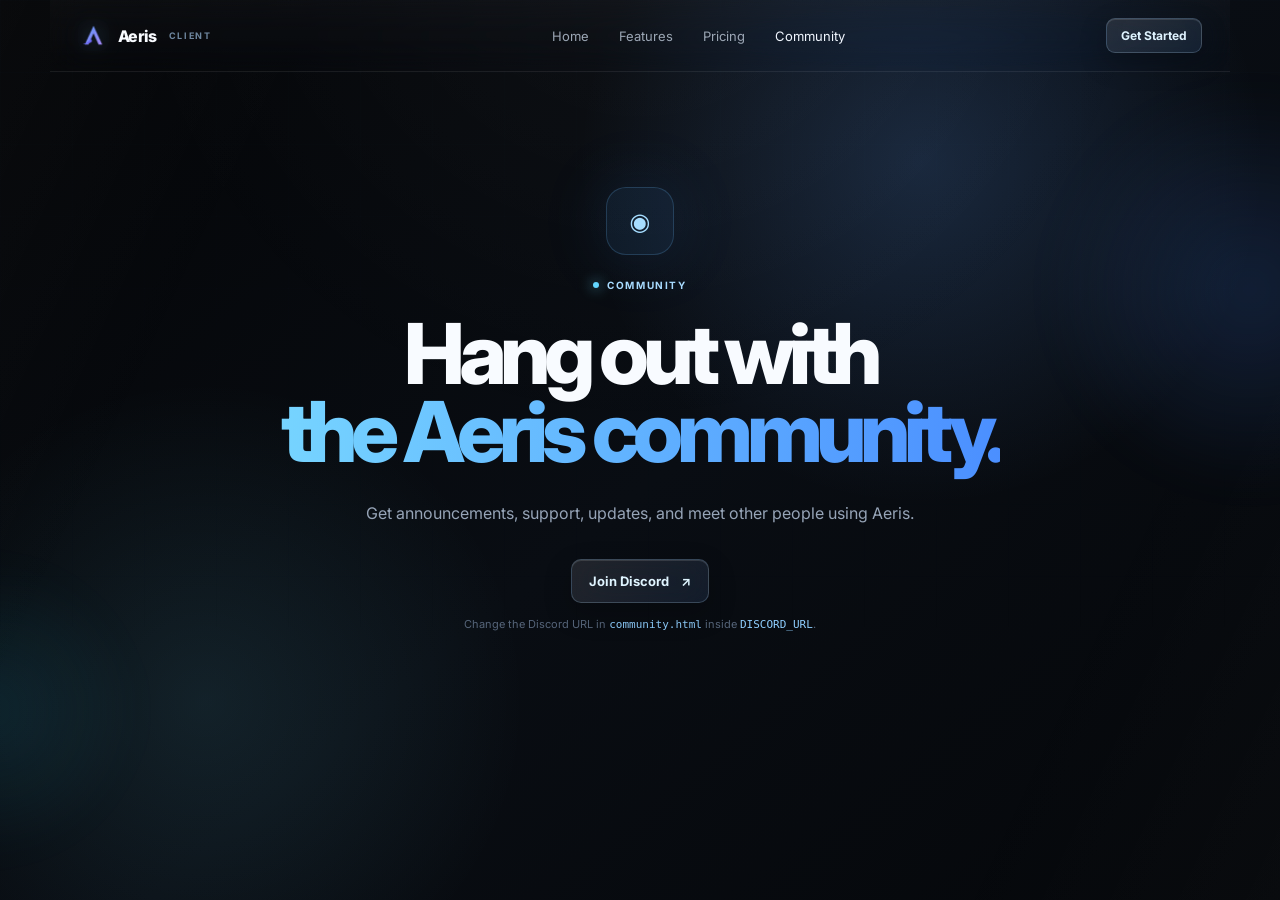
==== community.html @ 955ecbb4 "Add files via upload" ====
<!doctype html>
<html lang="en">
<head>
  <meta charset="utf-8" />
  <meta name="viewport" content="width=device-width, initial-scale=1" />
  <title>Community — Aeris Client</title>
  <link rel="preconnect" href="https://fonts.googleapis.com">
  <link rel="preconnect" href="https://fonts.gstatic.com" crossorigin>
  <link href="https://fonts.googleapis.com/css2?family=Inter:wght@400;500;600;700;800&display=swap" rel="stylesheet">
  <link rel="stylesheet" href="style.css" />
  <link rel="icon" type="image/png" href="logo.png">
</head>
<body>
  <div class="ambient ambient-a"></div><div class="ambient ambient-b"></div><div class="grid"></div>
  <header class="nav">
    <a class="brand" href="index.html"><span class="brand-icon"><img src="logo.png" alt="Aeris logo"></span><span>Aeris</span><span class="brand-tag">CLIENT</span></a>
    <nav class="nav-links" aria-label="Primary">
      <a href="index.html">Home</a><a href="features.html">Features</a><a href="pricing.html">Pricing</a><a href="community.html" class="active">Community</a>
    </nav>
    <a class="nav-button" href="pricing.html">Get Started</a>
  </header>
  <main class="community-page">
    <div class="community-icon">◉</div>
    <span class="pill"><span></span> COMMUNITY</span>
    <h1>Hang out with<br><em>the Aeris community.</em></h1>
    <p class="lead">Get announcements, support, updates, and meet other people using Aeris.</p>
    <a id="discord-button" class="button button-primary" href="#">Join Discord <span>↗</span></a>
    <p class="fine-print">Change the Discord URL in <code>community.html</code> inside <code>DISCORD_URL</code>.</p>
  </main>
  <script>
    // Change this URL to your Discord invite.
    const DISCORD_URL = 'https://discord.gg/YOUR-INVITE';
    const discordButton = document.getElementById('discord-button');
    discordButton.href = DISCORD_URL;
    discordButton.target = '_blank';
    discordButton.rel = 'noopener noreferrer';
  </script>
</body>
</html>
---- style.css ----
*{box-sizing:border-box}
:root{
  --bg:#06090e;
  --panel:#0d141e;
  --panel-2:#101923;
  --text:#f4f8ff;
  --muted:#92a0b3;
  --muted2:#5e6b7d;
  --blue:#71c5ff;
  --blue2:#3e91ff;
  --cyan:#59e2ff;
  --line:rgba(126,175,220,.15);
}
html{scroll-behavior:smooth}
body{
  margin:0;
  min-height:100vh;
  overflow-x:hidden;
  background:
    radial-gradient(circle at 72% 34%, rgba(47,140,255,.12), transparent 28%),
    linear-gradient(145deg,#05070a 0%,#07101a 58%,#06090e 100%);
  color:var(--text);
  font-family:Inter,system-ui,-apple-system,BlinkMacSystemFont,"Segoe UI",sans-serif;
}
a{color:inherit;text-decoration:none}
.ambient{position:fixed;pointer-events:none;filter:blur(20px);z-index:0}
.ambient-a{width:420px;height:420px;right:-180px;top:80px;background:radial-gradient(circle,rgba(72,137,255,.17),transparent 68%)}
.ambient-b{width:300px;height:300px;left:-160px;bottom:40px;background:radial-gradient(circle,rgba(41,215,255,.1),transparent 70%)}
.grid{
  position:fixed;inset:0;z-index:0;pointer-events:none;opacity:.2;
  background-image:
    linear-gradient(rgba(112,159,205,.08) 1px,transparent 1px),
    linear-gradient(90deg,rgba(112,159,205,.08) 1px,transparent 1px);
  background-size:72px 72px;
  mask-image:linear-gradient(to bottom,black 0%,transparent 90%);
}
.nav{
  position:relative;z-index:5;
  max-width:1180px;margin:0 auto;padding:18px 28px;
  display:flex;align-items:center;justify-content:space-between;
}
.brand{display:flex;align-items:center;gap:9px;font-weight:800;letter-spacing:-.04em}
.brand-icon{width:31px;height:31px;color:#8fd5ff}
.brand-icon svg{width:100%;height:100%}
.brand-tag{font-size:9px;letter-spacing:.18em;font-weight:700;color:#6f87a0;margin-left:3px}
.nav-links{display:flex;gap:30px;align-items:center;margin-left:80px}
.nav-links a{font-size:13px;color:#7f8b9d;transition:.2s}
.nav-links a:hover,.nav-links .active{color:#eaf5ff}
.nav-button{
  font-size:12px;font-weight:700;color:#dff3ff;
  padding:9px 14px;border:1px solid rgba(100,170,233,.25);
  background:rgba(51,116,188,.13);border-radius:9px;
  transition:.2s;
}
.nav-button:hover{background:rgba(51,116,188,.22);transform:translateY(-1px)}

.landing{position:relative;z-index:2;max-width:1180px;margin:0 auto;padding:40px 28px 60px}
.hero{
  min-height:640px;
  display:grid;grid-template-columns:.88fr 1.12fr;
  align-items:center;gap:30px;
}
.hero-copy{padding:55px 0 55px}
.pill{
  display:inline-flex;align-items:center;gap:8px;
  font-size:10px;letter-spacing:.16em;font-weight:700;color:#70bdf4;
  margin-bottom:24px;
}
.pill span{width:6px;height:6px;border-radius:50%;background:#64d6ff;box-shadow:0 0 13px #64d6ff}
h1{
  margin:0;
  font-size:clamp(55px,7vw,91px);
  line-height:.93;
  letter-spacing:-.075em;
  font-weight:800;
}
h1 em{font-style:normal;color:transparent;background:linear-gradient(90deg,#76d4ff,#4b8fff);background-clip:text;-webkit-background-clip:text}
.lead{max-width:550px;margin:29px 0 0;color:#96a4b7;font-size:16px;line-height:1.72}
.hero-actions{display:flex;align-items:center;gap:17px;margin-top:32px}
.button{display:inline-flex;align-items:center;gap:12px;min-height:44px;border-radius:10px;font-size:13px;font-weight:700;transition:.22s}
.button-primary{
  padding:0 17px;border:1px solid rgba(107,191,255,.32);
  background:linear-gradient(135deg,rgba(76,151,255,.3),rgba(61,195,255,.13));
  color:#dff4ff;box-shadow:0 14px 40px rgba(37,120,226,.11);
}
.button-primary:hover{transform:translateY(-2px);border-color:rgba(118,202,255,.55)}
.button-text{color:#a7b4c5}
.button-text:hover{color:#e2f3ff}
.mini-note{margin-top:21px;color:#5e6c7e;font-size:11px}
.mini-dot{display:inline-block;width:6px;height:6px;border-radius:50%;background:#64d6ad;margin-right:7px;box-shadow:0 0 9px rgba(100,214,173,.65)}

.visual{
  position:relative;min-height:570px;display:grid;place-items:center;
  perspective:1200px;
}

.halo{
  position:absolute;width:470px;height:470px;border-radius:50%;
  --gx: 0px;
  --gy: 0px;

  background:radial-gradient(circle,rgba(69,145,255,.14),rgba(48,175,255,.045) 40%,transparent 69%);
  filter:blur(10px);
  transform:translate3d(var(--gx),var(--gy),0);
  transition:transform .15s ease-out;
}
.dashboard{
  position:relative;width:min(590px,100%);min-height:390px;
  --rx: 2deg;
  --ry: -4deg;
  --mx: 0px;
  --my: 0px;

  border:1px solid rgba(133,184,229,.18);border-radius:18px;
  background:linear-gradient(145deg,rgba(16,25,36,.93),rgba(8,14,22,.96));
  box-shadow:0 35px 100px rgba(0,0,0,.48),0 0 70px rgba(55,151,255,.08);
  transform:
    translate3d(var(--mx),var(--my),0)
    rotateX(var(--rx))
    rotateY(var(--ry));
  transform-style:preserve-3d;
  will-change:transform;
  transition:transform .16s ease-out, box-shadow .2s ease;

}
.dash-top{
  height:58px;padding:0 18px;border-bottom:1px solid var(--line);
  display:flex;align-items:center;justify-content:space-between;
}
.dash-brand{display:flex;align-items:center;gap:8px;font-size:12px;font-weight:700}
.mini-logo{
  width:25px;height:25px;display:grid;place-items:center;border-radius:8px;
  color:#cfeeff;background:linear-gradient(135deg,#3c8bff,#5edbff);
  font-size:12px;font-weight:800;
}
.dash-status{font-size:10px;color:#7d91a8;display:flex;align-items:center;gap:6px}
.dash-status i{width:6px;height:6px;border-radius:50%;background:#61d8ae;box-shadow:0 0 8px rgba(97,216,174,.6)}
.dash-body{display:grid;grid-template-columns:138px 1fr;min-height:332px}
.side{padding:18px 12px;border-right:1px solid var(--line)}
.side-item{display:flex;align-items:center;gap:10px;color:#657589;font-size:11px;padding:11px 10px;border-radius:8px;margin-bottom:4px}
.side-item.selected{color:#d9edff;background:rgba(72,151,238,.12);border:1px solid rgba(91,166,239,.1)}
.panel{padding:22px}
.panel-heading{display:flex;align-items:flex-start;justify-content:space-between}
.panel-heading small,.task-kicker{font-size:9px;letter-spacing:.14em;color:#637286;font-weight:700}
.panel-heading h2{margin:6px 0 0;font-size:22px;letter-spacing:-.04em}
.live{font-size:9px;letter-spacing:.12em;color:#69d9b2;padding:6px 8px;border:1px solid rgba(81,213,171,.16);border-radius:7px;background:rgba(71,209,168,.07)}
.metric-row{display:grid;grid-template-columns:1fr 1fr;gap:10px;margin-top:22px}
.metric{padding:15px;border:1px solid var(--line);border-radius:10px;background:rgba(255,255,255,.015)}
.metric span{display:block;color:#627084;font-size:9px}
.metric strong{display:block;margin-top:5px;font-size:12px}
.chart{margin-top:12px;padding:16px;border:1px solid var(--line);border-radius:10px}
.chart-label{display:flex;justify-content:space-between;align-items:center;color:#7c8ca0;font-size:9px}
.chart-label strong{color:#bfe5ff;font-size:11px}
.bars{height:80px;display:flex;align-items:end;gap:7px;margin-top:13px}
.bars i{display:block;flex:1;min-width:7px;border-radius:3px 3px 1px 1px;background:linear-gradient(to top,#3179db,#65d6ff);opacity:.9}
.task{
  margin-top:12px;padding:14px;border:1px solid rgba(105,183,249,.12);
  border-radius:10px;background:linear-gradient(90deg,rgba(68,140,230,.08),rgba(54,213,255,.035));
  display:flex;align-items:center;justify-content:space-between
}
.task strong{display:block;margin-top:4px;font-size:11px}
.task-progress{color:#80d4ff;font-size:13px;font-weight:700}
.float-card{
  position:absolute;display:flex;
  --fx: 0px;
  --fy: 0px;
align-items:center;gap:10px;
  padding:12px 13px;border-radius:12px;border:1px solid rgba(131,185,229,.16);
  background:rgba(10,17,26,.88);box-shadow:0 18px 50px rgba(0,0,0,.35);
  backdrop-filter:blur(12px);
  transform:translate3d(var(--fx),var(--fy),0);
  transition:transform .18s ease-out, border-color .2s ease;
}
.float-card small{display:block;color:#697b91;font-size:9px}
.float-card strong{display:block;margin-top:3px;font-size:10px}
.float-icon{width:28px;height:28px;border-radius:8px;display:grid;place-items:center;color:#8edbff;background:rgba(66,146,232,.11);border:1px solid rgba(91,176,242,.12)}
.float-top{right:-1px;top:74px}
.float-bottom{left:-2px;bottom:77px}

.feature-line{
  border-top:1px solid var(--line);border-bottom:1px solid var(--line);
  display:grid;grid-template-columns:repeat(3,1fr);margin-top:4px;
}
.feature-line article{
  display:flex;gap:15px;padding:24px 18px;
  border-right:1px solid var(--line)
}
.feature-line article:last-child{border-right:0}
.feature-line article>span{color:#5e9dd0;font-size:10px;font-weight:700;padding-top:2px}
.feature-line strong{font-size:12px}
.feature-line p{margin:6px 0 0;color:#647286;font-size:11px;line-height:1.45}

.bottom-links{
  display:flex;justify-content:space-between;align-items:center;
  padding:25px 3px 0;color:#536174;font-size:11px;
}
.bottom-links a{color:#83caff}
.bottom-links a:hover{color:#d8efff}
.toast{
  position:fixed;left:50%;bottom:24px;z-index:10;
  padding:11px 14px;border:1px solid rgba(118,184,232,.18);
  border-radius:9px;background:rgba(7,12,19,.95);color:#d9edff;
  box-shadow:0 18px 50px rgba(0,0,0,.45);
  transform:translate(-50%,16px);opacity:0;pointer-events:none;transition:.2s
}
.toast.show{opacity:1;transform:translate(-50%,0)}

@media(max-width:940px){
  .nav-links{margin-left:0;gap:18px}
  .hero{grid-template-columns:1fr;padding-top:20px}
  .hero-copy{padding:45px 0 10px;text-align:center}
  .lead{margin-left:auto;margin-right:auto}
  .hero-actions,.mini-note{justify-content:center}
  .visual{min-height:500px}
}
@media(max-width:700px){
  .nav{padding:15px 18px}
  .nav-links{display:none}
  .landing{padding:10px 18px 35px}
  .hero{min-height:auto}
  h1{font-size:56px}
  .hero-actions{flex-direction:column;gap:8px}
  .feature-line{grid-template-columns:1fr}
  .feature-line article{border-right:0;border-bottom:1px solid var(--line)}
  .feature-line article:last-child{border-bottom:0}
  .bottom-links{flex-direction:column;align-items:flex-start;gap:8px}
  .dashboard{transform:none !important}
  .float-card{display:none}
  .side{display:none}
  .dash-body{grid-template-columns:1fr}
}

/* Subpages */
.subpage{
  position:relative;z-index:2;max-width:1120px;margin:0 auto;padding:78px 28px 90px;
}
.subpage-head{max-width:760px;margin-bottom:48px}
.subpage-head h1{font-size:clamp(52px,6.5vw,80px)}
.subpage-head .lead{max-width:650px}
.cards{display:grid;grid-template-columns:repeat(3,1fr);gap:14px}
.info-card{
  min-height:210px;padding:26px;border:1px solid var(--line);border-radius:16px;
  background:linear-gradient(145deg,rgba(14,23,34,.84),rgba(8,14,22,.68));
  box-shadow:0 24px 70px rgba(0,0,0,.22);transition:.22s
}
.info-card:hover{transform:translateY(-4px);border-color:rgba(104,179,240,.28)}
.card-number{font-size:10px;color:#66a8da;letter-spacing:.14em;font-weight:700}
.info-card h2{font-size:18px;margin:28px 0 0;letter-spacing:-.035em}
.info-card p{font-size:13px;color:#718095;line-height:1.6;margin:10px 0 0}
.price-page{max-width:980px}
.price-card{
  padding:34px;display:grid;grid-template-columns:1.1fr .9fr auto;gap:30px;align-items:center;
  border:1px solid rgba(111,183,239,.23);border-radius:20px;
  background:radial-gradient(circle at 90% 20%,rgba(68,149,255,.13),transparent 38%),linear-gradient(145deg,rgba(14,26,40,.9),rgba(8,14,22,.78));
  box-shadow:0 30px 90px rgba(0,0,0,.34)
}
.price-label{font-size:10px;letter-spacing:.14em;color:#73b9ec;font-weight:700}
.price{margin-top:12px;font-size:64px;font-weight:800;letter-spacing:-.07em}.price small{font-size:13px;letter-spacing:0;color:#6e8094;font-weight:600}
.price-card p{margin:5px 0 0;color:#67778c;font-size:12px}
.price-features{display:grid;gap:12px;color:#a9bacd;font-size:12px}
.price-button{white-space:nowrap}
.fine-print{color:#56657a;font-size:11px;margin:14px 0 0}
.community-page{position:relative;z-index:2;min-height:calc(100vh - 75px);max-width:900px;margin:0 auto;padding:115px 28px;text-align:center;display:flex;flex-direction:column;align-items:center}
.community-icon{width:68px;height:68px;border-radius:20px;display:grid;place-items:center;margin-bottom:24px;color:#a6ddff;font-size:24px;border:1px solid rgba(107,191,255,.2);background:rgba(67,147,232,.1);box-shadow:0 0 70px rgba(62,145,255,.13)}
.community-page h1{font-size:clamp(50px,7vw,84px)}
.community-page .lead{max-width:620px}
.community-page .button{margin-top:31px}
.community-page code,.fine-print code{font-family:ui-monospace,SFMono-Regular,Menlo,monospace;color:#8fcfff}
@media(max-width:900px){.cards{grid-template-columns:1fr 1fr}.price-card{grid-template-columns:1fr 1fr}.price-button{grid-column:1/-1;justify-self:start}}
@media(max-width:640px){.subpage{padding:55px 18px 70px}.cards{grid-template-columns:1fr}.price-card{grid-template-columns:1fr;padding:26px}.price{font-size:54px}.price-button{grid-column:auto}.community-page{padding:75px 18px}}


/* Interactive dashboard */
.side{display:flex;flex-direction:column}
.side-item{
  width:100%;border:1px solid transparent;background:transparent;color:#657589;
  font:inherit;text-align:left;cursor:pointer;transition:.2s
}
.side-item:hover{color:#d9edff;background:rgba(72,151,238,.07)}
.side-item.selected{color:#d9edff;background:rgba(72,151,238,.12);border-color:rgba(91,166,239,.1)}
.quick-controls{display:grid;grid-template-columns:repeat(3,1fr);gap:8px;margin-top:12px}
.control-toggle{
  min-width:0;padding:11px;border:1px solid var(--line);border-radius:10px;
  background:rgba(255,255,255,.015);color:#7d8ca0;cursor:pointer;text-align:left;
  display:flex;align-items:center;justify-content:space-between;gap:7px;transition:.2s
}
.control-toggle:hover{border-color:rgba(104,179,240,.26)}
.control-toggle span{min-width:0}
.control-toggle b{display:block;color:#b7c5d6;font-size:10px;white-space:nowrap;overflow:hidden;text-overflow:ellipsis}
.control-toggle small{display:block;margin-top:4px;font-size:8px;color:#59687c;white-space:nowrap}
.control-toggle i{
  flex:0 0 auto;width:25px;height:14px;border-radius:99px;
  background:#273343;position:relative;transition:.2s
}
.control-toggle i:after{
  content:"";position:absolute;width:10px;height:10px;left:2px;top:2px;border-radius:50%;
  background:#7a8796;transition:.2s
}
.control-toggle.on{border-color:rgba(100,184,245,.18);background:rgba(55,139,222,.06)}
.control-toggle.on i{background:linear-gradient(90deg,#398dff,#5ed8ff)}
.control-toggle.on i:after{left:13px;background:#effaff}
.panel-footer{
  margin-top:12px;display:flex;align-items:center;justify-content:space-between;gap:10px
}
.panel-footer span{font-size:9px;color:#5e6e82;line-height:1.45}
.small-action{
  border:1px solid rgba(103,181,239,.18);background:rgba(56,131,235,.09);
  color:#8ed4ff;border-radius:7px;padding:7px 9px;font-size:9px;font-weight:700;cursor:pointer
}
.small-action:hover{background:rgba(56,131,235,.16);transform:translateY(-1px)}
@media(max-width:700px){
  .quick-controls{grid-template-columns:1fr}
  .control-toggle{min-height:48px}
}

.expandable{position:relative;cursor:pointer;overflow:hidden}
.card-main{width:100%;border:0;background:transparent;color:inherit;text-align:left;padding:0;cursor:pointer}
.expand{position:absolute;right:22px;top:22px;width:25px;height:25px;border:1px solid var(--line);border-radius:7px;display:grid;place-items:center;color:#83caff;font-size:17px;transition:.2s}
.card-extra{max-height:0;opacity:0;color:#7790a8;font-size:11px;line-height:1.6;transition:.25s ease}
.expandable.open .card-extra{max-height:120px;opacity:1;margin-top:17px}
.expandable.open .expand{transform:rotate(45deg);background:rgba(67,147,232,.1)}


/* Cursor-reactive polish */
.button-primary, .nav-button, .small-action, .control-toggle, .side-item {
  will-change: transform;
}

@media (prefers-reduced-motion: reduce) {
  .dashboard, .halo, .float-card { transition: none !important; }
}

/* =========================================
   AERIS GLASS THEME
   ========================================= */
:root{
  --bg:#05070a;
  --panel:rgba(255,255,255,.055);
  --panel-strong:rgba(255,255,255,.075);
  --glass-line:rgba(255,255,255,.14);
  --glass-line-soft:rgba(255,255,255,.08);
  --glass-highlight:rgba(255,255,255,.10);
  --text:#f8fbff;
  --muted:#a5afbd;
  --muted2:#707b8c;
  --blue:#a7dcff;
  --blue2:#6caeff;
  --cyan:#8ce8ff;
}

body{
  background:
    radial-gradient(circle at 72% 18%, rgba(99,164,255,.18), transparent 29%),
    radial-gradient(circle at 16% 78%, rgba(112,224,255,.10), transparent 25%),
    linear-gradient(140deg,#040507 0%,#090d13 52%,#05070a 100%);
}

body::before{
  content:"";
  position:fixed;
  inset:0;
  pointer-events:none;
  z-index:0;
  background:
    linear-gradient(115deg,rgba(255,255,255,.025),transparent 20%,transparent 80%,rgba(255,255,255,.018)),
    radial-gradient(circle at 50% -10%,rgba(255,255,255,.035),transparent 45%);
}

.nav{
  padding-top:18px;
}

.nav-links a{
  color:#9ca7b5;
}

.nav-links a:hover,
.nav-links .active{
  color:#f1f7ff;
}

.nav-button,
.button-primary,
.small-action{
  border-color:rgba(177,220,255,.22);
  background:linear-gradient(135deg,rgba(255,255,255,.10),rgba(111,175,255,.10));
  box-shadow:
    inset 0 1px 0 rgba(255,255,255,.12),
    0 10px 28px rgba(0,0,0,.22);
  backdrop-filter:blur(18px) saturate(125%);
  -webkit-backdrop-filter:blur(18px) saturate(125%);
}

.nav-button:hover,
.button-primary:hover,
.small-action:hover{
  border-color:rgba(190,227,255,.40);
  background:linear-gradient(135deg,rgba(255,255,255,.15),rgba(111,175,255,.15));
}

.brand-icon,
.brand-mark{
  color:#eef7ff;
  filter:drop-shadow(0 0 12px rgba(137,208,255,.24));
}

.hero{
  position:relative;
}

.hero::after{
  content:"";
  position:absolute;
  width:620px;
  height:420px;
  right:4%;
  top:9%;
  background:radial-gradient(ellipse,rgba(107,166,255,.12),transparent 65%);
  filter:blur(35px);
  pointer-events:none;
  z-index:-1;
}

.pill{
  color:#a8dbff;
}

.dashboard{
  border:1px solid var(--glass-line);
  background:
    linear-gradient(145deg,rgba(255,255,255,.085),rgba(255,255,255,.025)),
    rgba(9,14,21,.57);
  box-shadow:
    inset 0 1px 0 rgba(255,255,255,.10),
    0 35px 100px rgba(0,0,0,.48),
    0 0 85px rgba(77,157,255,.09);
  backdrop-filter:blur(28px) saturate(135%);
  -webkit-backdrop-filter:blur(28px) saturate(135%);
}

.dash-top{
  border-bottom:1px solid var(--glass-line-soft);
  background:rgba(255,255,255,.018);
}

.side{
  border-right:1px solid var(--glass-line-soft);
  background:rgba(255,255,255,.012);
}

.side-item{
  border-color:transparent;
}

.side-item:hover{
  background:rgba(255,255,255,.045);
  color:#edf7ff;
}

.side-item.selected{
  background:linear-gradient(90deg,rgba(255,255,255,.075),rgba(100,163,255,.07));
  border-color:rgba(190,225,255,.13);
  box-shadow:inset 0 1px 0 rgba(255,255,255,.045);
}

.metric,
.chart,
.task,
.control-toggle,
.float-card{
  border-color:var(--glass-line-soft);
  background:
    linear-gradient(145deg,rgba(255,255,255,.045),rgba(255,255,255,.018));
  box-shadow:inset 0 1px 0 rgba(255,255,255,.035);
  backdrop-filter:blur(18px);
  -webkit-backdrop-filter:blur(18px);
}

.metric:hover,
.chart:hover,
.task:hover,
.control-toggle:hover{
  border-color:rgba(188,224,255,.20);
}

.control-toggle.on{
  background:linear-gradient(145deg,rgba(255,255,255,.065),rgba(82,158,255,.055));
  border-color:rgba(179,221,255,.17);
}

.float-card{
  border:1px solid rgba(206,229,255,.15);
  background:linear-gradient(145deg,rgba(255,255,255,.11),rgba(255,255,255,.035));
}

.feature-line{
  border-top-color:var(--glass-line);
  border-bottom-color:var(--glass-line);
}

.feature-line article{
  border-right-color:var(--glass-line-soft);
}

.feature-line article:hover{
  background:rgba(255,255,255,.025);
}

.feature-group{
  border-color:var(--glass-line);
  background:
    linear-gradient(145deg,rgba(255,255,255,.055),rgba(255,255,255,.018));
  box-shadow:
    inset 0 1px 0 rgba(255,255,255,.045),
    0 20px 70px rgba(0,0,0,.18);
  backdrop-filter:blur(26px) saturate(125%);
  -webkit-backdrop-filter:blur(26px) saturate(125%);
}

.feature-item{
  border-color:var(--glass-line-soft);
}

.feature-item:hover{
  background:rgba(255,255,255,.04);
}

.feature-item .chev{
  color:#82a9c7;
}

.wip{
  color:#d4c08a !important;
  background:rgba(220,183,83,.07) !important;
  border-color:rgba(220,183,83,.16) !important;
}

.bottom-links a{
  color:#b6e2ff;
}

.toast{
  border-color:rgba(189,224,255,.20);
  background:rgba(9,14,21,.78);
  box-shadow:
    inset 0 1px 0 rgba(255,255,255,.08),
    0 18px 50px rgba(0,0,0,.42);
  backdrop-filter:blur(22px);
  -webkit-backdrop-filter:blur(22px);
}

/* Refraction / glass shine */
.dashboard::before,
.feature-group::before,
.float-card::before,
.simple-section::before,
.download-card::before{
  content:"";
  position:absolute;
  inset:0;
  pointer-events:none;
  border-radius:inherit;
  background:linear-gradient(
    120deg,
    rgba(255,255,255,.065),
    transparent 18%,
    transparent 74%,
    rgba(255,255,255,.025)
  );
}

.dashboard::after{
  content:"";
  position:absolute;
  left:14%;
  right:14%;
  top:-1px;
  height:1px;
  background:linear-gradient(90deg,transparent,rgba(255,255,255,.32),transparent);
  opacity:.65;
  pointer-events:none;
}

/* Better visible glass in browsers with backdrop-filter support */
@supports (backdrop-filter: blur(1px)){
  .dashboard,
  .metric,
  .chart,
  .task,
  .control-toggle,
  .float-card,
  .feature-group{
    background-color:rgba(255,255,255,.035);
  }
}

.brand-icon img,
.brand-mark img{
  width:100%;
  height:100%;
  object-fit:contain;
  display:block;
  border-radius:7px;
  filter:drop-shadow(0 0 10px rgba(117,187,255,.18));
}

.brand-icon,
.brand-mark{
  overflow:hidden;
  border-radius:8px;
}


/* Uploaded Aeris logo */
.brand-icon,
.brand-mark{
  width:31px;
  height:31px;
  display:inline-flex;
  align-items:center;
  justify-content:center;
  overflow:hidden;
  flex:0 0 auto;
  border-radius:8px;
}
.brand-icon img,
.brand-mark img{
  width:100%;
  height:100%;
  object-fit:contain;
  display:block;
  border-radius:7px;
  filter:drop-shadow(0 0 11px rgba(115,180,255,.26));
}
.brand:hover .brand-icon img,
.brand:hover .brand-mark img{
  transform:scale(1.05);
  transition:transform .18s ease, filter .18s ease;
  filter:drop-shadow(0 0 15px rgba(115,196,255,.4));
}
.nav{
  border-bottom:1px solid rgba(255,255,255,.055);
  background:linear-gradient(180deg,rgba(255,255,255,.022),rgba(255,255,255,0));
  backdrop-filter:blur(18px) saturate(125%);
  -webkit-backdrop-filter:blur(18px) saturate(125%);
}
.mini-logo{overflow:hidden;padding:4px}
.mini-logo img{
  width:100%;height:100%;object-fit:contain;display:block;border-radius:5px;
  filter:drop-shadow(0 0 7px rgba(110,190,255,.25));
}

/* Dashboard logo: larger and transparent so the source image stands on its own. */
.mini-logo{
  width:38px;
  height:38px;
  min-width:38px;
  min-height:38px;
  padding:0 !important;
  background:transparent !important;
  border:0 !important;
  box-shadow:none !important;
  border-radius:8px;
}
.mini-logo img{
  width:100%;
  height:100%;
  padding:0;
  object-fit:contain;
  background:transparent !important;
  border-radius:8px;
  filter:drop-shadow(0 0 10px rgba(115,180,255,.24));
}
.dash-brand{gap:10px}
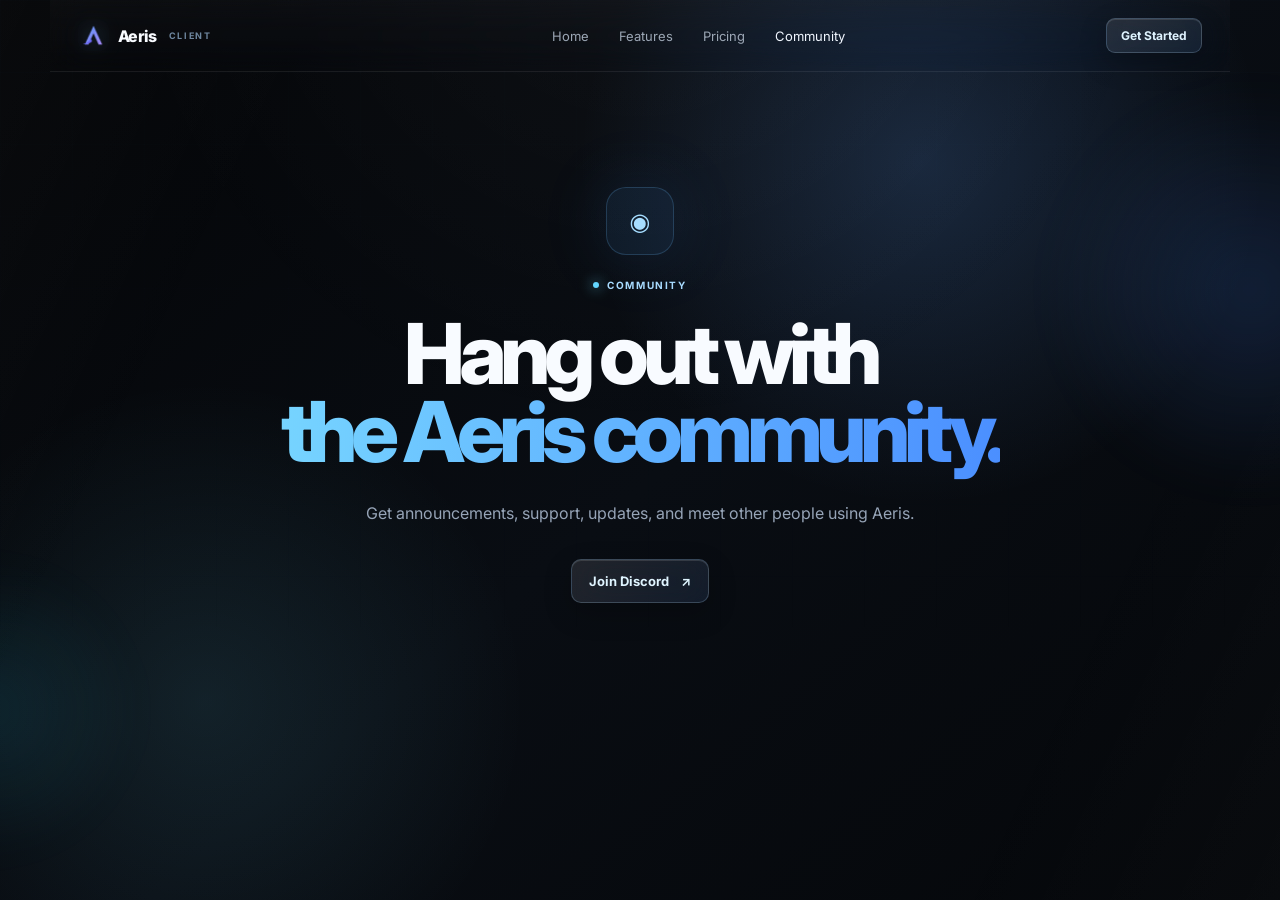
==== commit 0443aabc: "Add files via upload" ====
--- a/community.html
+++ b/community.html
@@ -7,8 +7,8 @@
   <link rel="preconnect" href="https://fonts.googleapis.com">
   <link rel="preconnect" href="https://fonts.gstatic.com" crossorigin>
   <link href="https://fonts.googleapis.com/css2?family=Inter:wght@400;500;600;700;800&display=swap" rel="stylesheet">
+  <link rel="icon" type="image/png" href="logo.png" />
   <link rel="stylesheet" href="style.css" />
-  <link rel="icon" type="image/png" href="logo.png">
 </head>
 <body>
   <div class="ambient ambient-a"></div><div class="ambient ambient-b"></div><div class="grid"></div>
@@ -25,8 +25,7 @@
     <h1>Hang out with<br><em>the Aeris community.</em></h1>
     <p class="lead">Get announcements, support, updates, and meet other people using Aeris.</p>
     <a id="discord-button" class="button button-primary" href="#">Join Discord <span>↗</span></a>
-    <p class="fine-print">Change the Discord URL in <code>community.html</code> inside <code>DISCORD_URL</code>.</p>
-  </main>
+</main>
   <script>
     // Change this URL to your Discord invite.
     const DISCORD_URL = 'https://discord.gg/YOUR-INVITE';
--- a/style.css
+++ b/style.css
@@ -649,26 +649,3 @@
   width:100%;height:100%;object-fit:contain;display:block;border-radius:5px;
   filter:drop-shadow(0 0 7px rgba(110,190,255,.25));
 }
-
-/* Dashboard logo: larger and transparent so the source image stands on its own. */
-.mini-logo{
-  width:38px;
-  height:38px;
-  min-width:38px;
-  min-height:38px;
-  padding:0 !important;
-  background:transparent !important;
-  border:0 !important;
-  box-shadow:none !important;
-  border-radius:8px;
-}
-.mini-logo img{
-  width:100%;
-  height:100%;
-  padding:0;
-  object-fit:contain;
-  background:transparent !important;
-  border-radius:8px;
-  filter:drop-shadow(0 0 10px rgba(115,180,255,.24));
-}
-.dash-brand{gap:10px}
